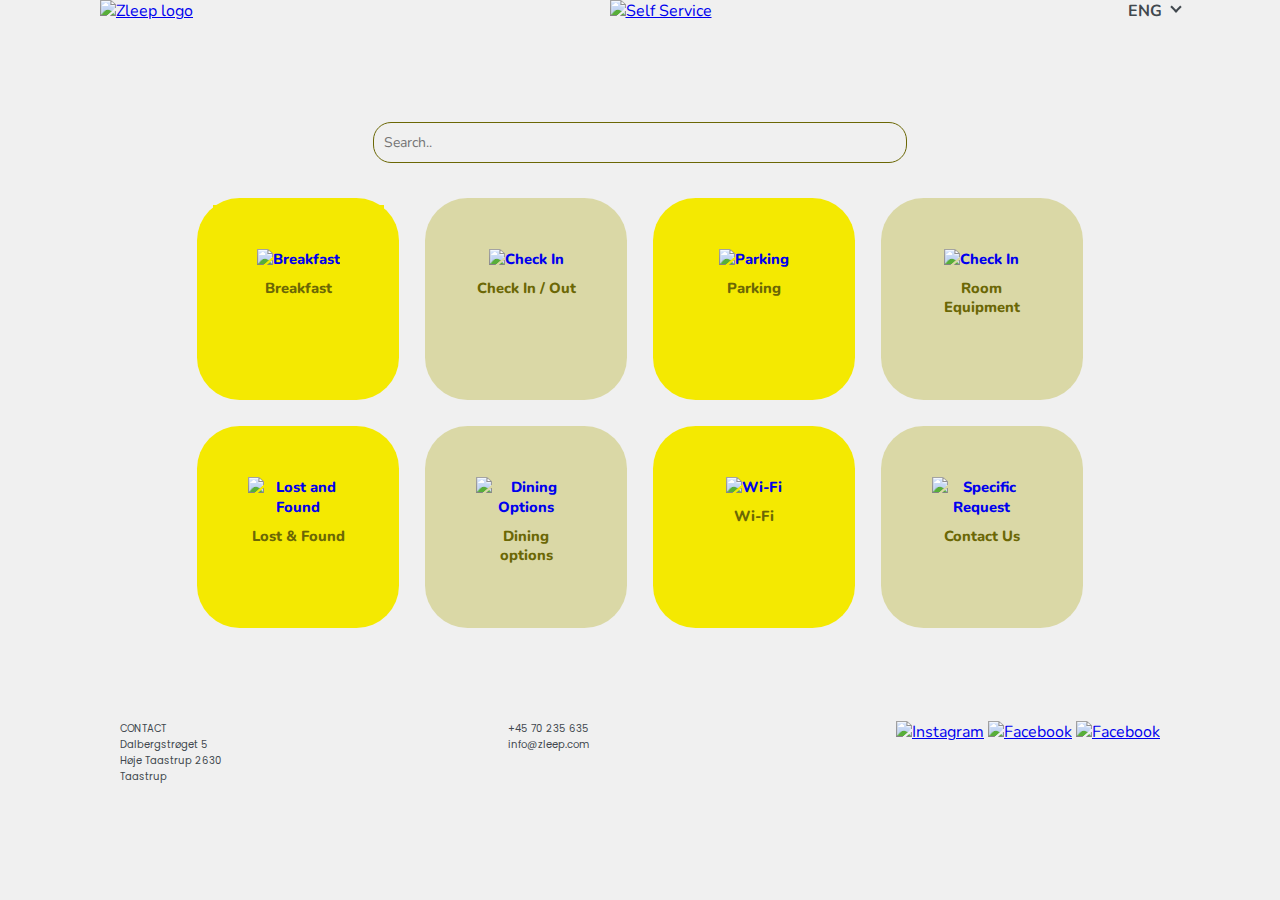
==== index.html @ 509f7c88 "Add files via upload" ====
<!DOCTYPE html>
<html lang="en">
<head>
    <meta charset="UTF-8">
    <meta http-equiv="X-UA-Compatible" content="IE=edge">
    <meta name="viewport" content="width=device-width, initial-scale=1.0">
    <title>Zleep Self-Service (mobile)</title>
    <link rel="stylesheet" href="styles.css">
    <link rel="preconnect" href="https://fonts.googleapis.com">
<link rel="preconnect" href="https://fonts.gstatic.com" crossorigin>
<link href="https://fonts.googleapis.com/css2?family=Nunito:ital,wght@0,200;0,300;0,400;0,600;0,700;0,800;0,900;1,200;1,300;1,400;1,600;1,700;1,800;1,900&family=Poppins:ital,wght@0,100;0,200;0,300;0,400;0,500;0,600;0,700;0,800;0,900;1,100;1,200;1,300;1,400;1,500;1,600;1,700;1,800;1,900&display=swap" rel="stylesheet">  
</head>
<!-- This is the mobile version of the front page for the zleep hotel self service solution-->
<body>
    <!-- HEADER-->
    <header>
        <a href="index.html"><img class="logo" src="images/logo-solid.gif" width="60px" alt="Zleep logo"></a>
        <a href="index.html"> <img class="badge" src="images/Self-service-icon4.png" width="70px" alt="Self Service"></a>
        <div class="languagedropdown">
            <span>ENG</span>
            <i class="arrow down"></i>
            <div class="dropdown-content">
                <a href="#">DK</a>
                <a href="#">DE</a>
                <a href="#">SE</a>
            </div>
        </div>
    </header>
    
<!-- SEARCH BAR-->
<form class="example" action="/action_page.php">
    <input type="text" placeholder="Search.." name="search2">
  </form>

  <!-- TABS IN COLUMNS-->
  <br>
   <!-- FIRST ROW-->
   <div class="container">
    <div class="column1">
        <a href="breakfast.html"><img src="images/icon-breakfast-croissant.png" height="60px" alt="Breakfast"></a>
        <p>Breakfast</p>
    </div>
    <div class="column2">
        <a href="check-in.html"><img src="images/icon-check-in2.png" height="60px" alt="Check In"></a>
        <p>Check In / Out</p>
    </div>
  <!-- SECOND ROW-->
    <div class="column1">
        <a href="#"><img src="images/icon-parking.png" height="60px" alt="Parking"></a>
        <p>Parking</p>
    </div>
    <div class="column2">
        <a href="#"><img src="images/icon-room-equipment.png" height="60px" alt="Check In"></a>
        <p>Room <br>Equipment</p>
    </div>
    </div>
    <div class="container">
  <!-- THIRD ROW-->
    <div class="column1">
        <a href="#"><img src="images/icon-lost-found.png" height="60px" alt="Lost and Found"></a>
        <p>Lost & Found</p>
    </div>
    <div class="column2">
        <a href="#"><img src="images/icon-dining.png" height="60px" alt="Dining Options"></a>
        <p>Dining options</p>
    </div>
    <!-- FOURTH ROW-->
    <div class="column1">
        <a href="#"><img src="images/icon-wifi2.png" height="60px" alt="Wi-Fi"></a>
        <p>Wi-Fi</p>
    </div>
    <div class="column2">
        <a href="#"><img src="images/icon-mail.png" height="60px" alt="Specific Request"></a>
        <p>Contact Us</p>
    </div>

    </div>

  <!-- FOOTER-->
    <footer>
        <div class="grid-container">
    <div>     <p class="footer-data1">
        CONTACT<br>
        Dalbergstrøget 5<br>
        Høje Taastrup
        2630 Taastrup</p></div>
        <div><p class="footer-data1"> 
            +45 70 235 635 
              info@zleep.com</p>
        </div>
        <div class="SoMe">
        <a href="https://www.linkedin.com/"><img src="images/linkedin-icon.png" width="25px" alt="Instagram"></a>
        <a href="https://www.facebook.com/"><img src="images/facebook-icon.png" width="25px" alt="Facebook"></a>   
        <a href="https://www.instagram.com/"><img src="images/instagram-icon.png" width="25px" alt="Facebook"></a>  
    </div>
          </div>
    </footer>

  
</body>
</html>
---- styles.css ----
/*MOBILE VERSION*/
@media only screen and (max-width: 700px) {
    * {
        margin: 0;
        padding: 0;
        background-color: #f0f0f0;
        font-family: 'Nunito', sans-serif;
    }

    #DESKTOP {
        display: none;
    }
    /*HEADER*/
    header {
        background-image: url(images/Yellow-header.png);
        background-size: 100%;
        background-repeat: no-repeat;
        display: flex;
        justify-content: space-between;
        align-items: center;
        padding-bottom: 60px;
    }
    header a {
        background-color: #f4e901;
    }
    .badge {
        position: relative;
        top: 5%;
        right: 6%;
        background-color: #f4e901 ;
    }
    .logo {
        margin-left: 20px;
        position: relative;
        top: -2px;
        border: 1px solid black
    }
    .languagedropdown {
        display: none;
    }
    
    /*SEARCH BAR*/
    .example{
        display: flex;
        justify-content: center;
        margin-top: 40px;
    }
    form.example input[type=text] {
        padding: 10px;
        font-size: 14px;
        border-radius: 18px;
        border: 1px solid #6b6705;
        width: 60%;
      }
    
    /*TABS IN COLUMNS*/
    .container {
        font-weight: 800;
        font-family: 'Nunito', sans-serif;
        font-size: 11pt;
        color: #6b6705;
        display: flex;
        flex-wrap:wrap;
        justify-content: space-evenly;
      }
      .column1 a {
        padding: 3em;     
        margin: -3em;
        text-decoration: none;
        background-color: #f4e901;
      }
    .column1 img {
        background-color: #f4e901;
        text-align: center;
        }
    .column1 p {
        line-height: 1.3;
        margin-top: 10px;
        background-color: #f4e901;
    }
    .column1 {
        border-radius: 21%;
        margin-top: 20px;
        background-color: #f4e901;
        text-align: center;
        padding: 8%;
        width: 100px;
        height: 100px;
        }
    .column2 a {
        padding: 3em;     
        margin: -3em;
        text-decoration: none;
        background-color: #dad8a6;
        }
    .column2 img {
        text-align: center;
        background-color: #dad8a6;
        }
    .column2 p {
        line-height: 1.3;
        margin-top: 10px;
        background-color: #dad8a6;
        }
    .column2 {
        border-radius: 21%;
        margin-top: 20px;
        text-align: center;
        padding: 8%;
        width: 100px;
        height: 100px;
        background-color: #dad8a6;
        }
        .grid-container {
        margin-top: 60px;
        display: flex;
        justify-content: space-between;
        padding: 20px;
        background-image: url(images/footer.png);
        background-size: 100%;
        }
        .footer-data1{
        font-family: 'Poppins', sans-serif;
        font-size: 10px;
        color: #41484e;
        text-align: left;
        max-width: 20ch;
        }
    
    /* BREAKFAST PAGE */
    .Back-categories {
        margin-left: 5%;
        margin-bottom: 5%;margin-top: 1%;
        display: flex;
        justify-content: flex-start;
    }
    .Back-categories a{
        font-size: 10pt;
        color: #41484E;
        text-decoration: none;
    }
    .TAB-icon {
        display: flex;
        margin-right: 1%;
        justify-content: center;
    }
    #desktop-breakfast-icon {
        display: none;
    }
    h3 {
        text-align: center;
        font-weight: bold;
        font-size: 12pt;
    }
    .order-button {
        margin-bottom: 5%;
        margin-top: 5%;
        display: flex;
        justify-content: center;
    }
      .order-button a{
        border: 2px solid  #41484E;
        border-radius: 80px;
        font-family: 'Poppins', sans-serif;
        font-size: 15px;
        padding-left: 5%; padding-right: 5%;
        padding-top: 2%; padding-bottom: 2%;
        text-decoration: none;
        color: #41484E;
      }
      .read-more-button {
        padding-top: 5%;
        display: flex;
        justify-content: center;
    }
    .read-more-button a{
        color: #41484E;
        font-size: 10pt;
        text-decoration: underline;
    }
    .TAB-content {
        padding-left: 8%;padding-right: 8%;
        padding-top: 2%;
        display: flex;
        justify-content: center;
    }
    .TAB-content p{
        max-width: 60ch;
        font-family: 'Poppins', sans-serif;
        font-size: 14px;
        color: #41484e;
     }
     .TAB-content a{
        color: #41484e;
    
     }
     .TAB-list {
        padding-left: 10%;padding-right: 10%;
        padding-top: 5%;
        display: flex;
        text-align: justify;
        justify-content: center;
     }
    .TAB-list li{
        padding-left:1em;
        text-align: justify;
    }
    ul {
        list-style: none;
      }  
    ul li::before {
        content: "\2022";
        color: #41484E;
        font-weight:bolder;
      display: inline-block; 
      width: 1em;
      margin-left: -1em;
    }

    /* CHECK-IN PAGE */
    .TAB-heading {
        padding-left: 8%;padding-right: 8%;
        padding-top: 5%;
        display: flex;
        justify-content: flex-start;
    }
    .TAB-heading h2 {
        color: #41484e;
        font-size: 14pt;
        font-family: 'Poppins', sans-serif;
        font-weight: bold;
        text-transform: uppercase;
    }
  }







    /*DESKTOP VERSION*/

    @media only screen and (min-width: 700px) {
        * {
            margin: 0%;
            padding: 0%;
            background-color: #f0f0f0;
            font-family: 'Nunito', sans-serif;
        }
        #MOBILE {
            display: none;
        }
        header {
            display: flex;
            justify-content: space-between;
            align-items: center;
            padding-bottom: 60px;
        }
       
        .badge {
            width: 100px;
            position: relative;
        }
        .logo {
            width: 90px;
            margin-left: 100px;
            position: relative;
        }
        .languagedropdown{
            margin-right: 100px;
            position: relative;
            display: inline-block;
            font-family: 'Nunito', sans-serif;
            color: #41484E;
            font-weight: bold;
        }
        
        .dropdown-content{
            display: none;
            position: absolute;
            border-radius: 10px;
            min-width: 30px;
            z-index: 1;
            box-shadow: 0px 8px 16px 0px rgba(0,0,0,0.2);
        }
        
        .dropdown-content a{
            text-decoration: none;
            color: #41484E;
            padding: 10px 10px;
            display: block;
        }
        
        .dropdown-content a:hover{
            background-color: #DAD8A6;
            border-radius: 10px;
        }
        
        .languagedropdown:hover .dropdown-content{
            display: block;
        }
        
        .languagedropdown:hover .dropdown-content{
            display: block;
        }
        .arrow{
            float: right;
            border: solid #41484E;
            border-width: 0 2px 2px 0;
            padding: 3px;
            margin-left: 10px;
            margin-top: 3px;
        }
        
        .down{
            transform: rotate(45deg);
            -webkit-transform: rotate(45deg); 
        }

        /*SEARCH BAR*/
    .example{
        display: flex;
        justify-content: center;
        margin-top: 40px;
    }
    form.example input[type=text] {
        padding: 10px;
        font-size: 14px;
        border-radius: 18px;
        border: 1px solid #6b6705;
        width: 40%;
      }

/*TABS IN COLUMNS*/
.container {
    font-weight: 800;
    font-family: 'Nunito', sans-serif;
    font-size: 11pt;
    color: #6b6705;
    display: flex;
    flex-wrap:wrap;
    justify-content: center;
  }
  .column1 a {
    padding: 3em;     
    margin: -3em;
    text-decoration: none;
    background-color: #f4e901;
  }
.column1 img {
    background-color: #f4e901;
    text-align: center;
    }
.column1 p {
    line-height: 1.3;
    margin-top: 10px;
    background-color: #f4e901;
}
.column1 {
    border-radius: 21%;
    margin-top: 20px;
    margin: 1%;
    background-color: #f4e901;
    text-align: center;
    padding: 4%;
    width: 100px;
    height: 100px;
    }
.column2 a {
    padding: 3em;     
    margin: -3em;
    text-decoration: none;
    background-color: #dad8a6;
    }
.column2 img {
    text-align: center;
    background-color: #dad8a6;
    }
.column2 p {
    line-height: 1.3;
    margin-top: 10px;
    background-color: #dad8a6;
    }
.column2 {
    border-radius: 21%;
    margin-top: 20px;
    margin: 1%;
    text-align: center;
    padding: 4%;
    width: 100px;
    height: 100px;
    background-color: #dad8a6;
    }

    /*FOOTER*/
    .grid-container {
    /*background-color: white;*/
    margin-top: 60px;
    display: flex;
    justify-content: space-between;
    padding: 20px;
    /*background-image: url(images/footer.png);*/
    background-size: 100%;
    margin-left: 100px; margin-right: 100px;
    }
    .footer-data1{
    font-family: 'Poppins', sans-serif;
    font-size: 10px;
    color: #41484e;
    text-align: left;
    max-width: 20ch;
    }
    
 /* BREAKFAST PAGE */
 .Back-categories {
    margin-left: 5%;
    margin-bottom: 5%;margin-top: 1%;
    display: flex;
    justify-content: flex-start;
    z-index: 1;
}
.Back-categories a{
    font-size: 10pt;
    color: #41484E;
    z-index: 1;
    text-decoration: none;
}
.TAB-icon {
   position: relative;
   bottom: 80px;
}
.TAB-icon h1{
    position: relative;
    left: 10px;
    bottom: 10px;
    text-align: center;
}
#mobile-breakfast-icon {
    display: none;
}
.order-button {
        margin-bottom: 5%;
        margin-top: 5%;
        display: flex;
        justify-content: center;
    }
      .order-button a{
        border: 2px solid  #41484E;
        border-radius: 80px;
        font-family: 'Poppins', sans-serif;
        font-size: 15px;
        padding-left: 5%; padding-right: 5%;
        padding-top: 2%; padding-bottom: 2%;
        text-decoration: none;
        color: #41484E;
      }
  .read-more-button {
    padding-top: 5%;
    display: flex;
    justify-content: center;
}
.read-more-button a{
    color: #41484E;
    font-size: 10pt;
    text-decoration: underline;
}
.TAB-content {
    padding-left: 8%;padding-right: 8%;
    padding-top: 2%;
}
.TAB-content p{
    max-width: 60ch;
    font-family: 'Poppins', sans-serif;
    font-size: 14px;
    color: #41484e;
 }
 .TAB-content a{
    color: #41484e;
 }

 .TAB-list {
    padding-left: 8%;padding-right: 8%;
    padding-top: 2%;
}
 
.TAB-list li{
    list-style-position: inside;
    padding-left:1em;
}
ul {
    list-style: none;
  }  
ul li::before {
    content: "\2022";
    color: #41484E;
    font-weight:bolder;
  display: inline-block; 
  width: 1em;
  margin-left: 0em;
}

.TAB-container {
    display: flex;
    justify-content: space-evenly;
}
.TAB-container2 {
   text-align: left;
}

} /*MEDIA QUERY bracket*/
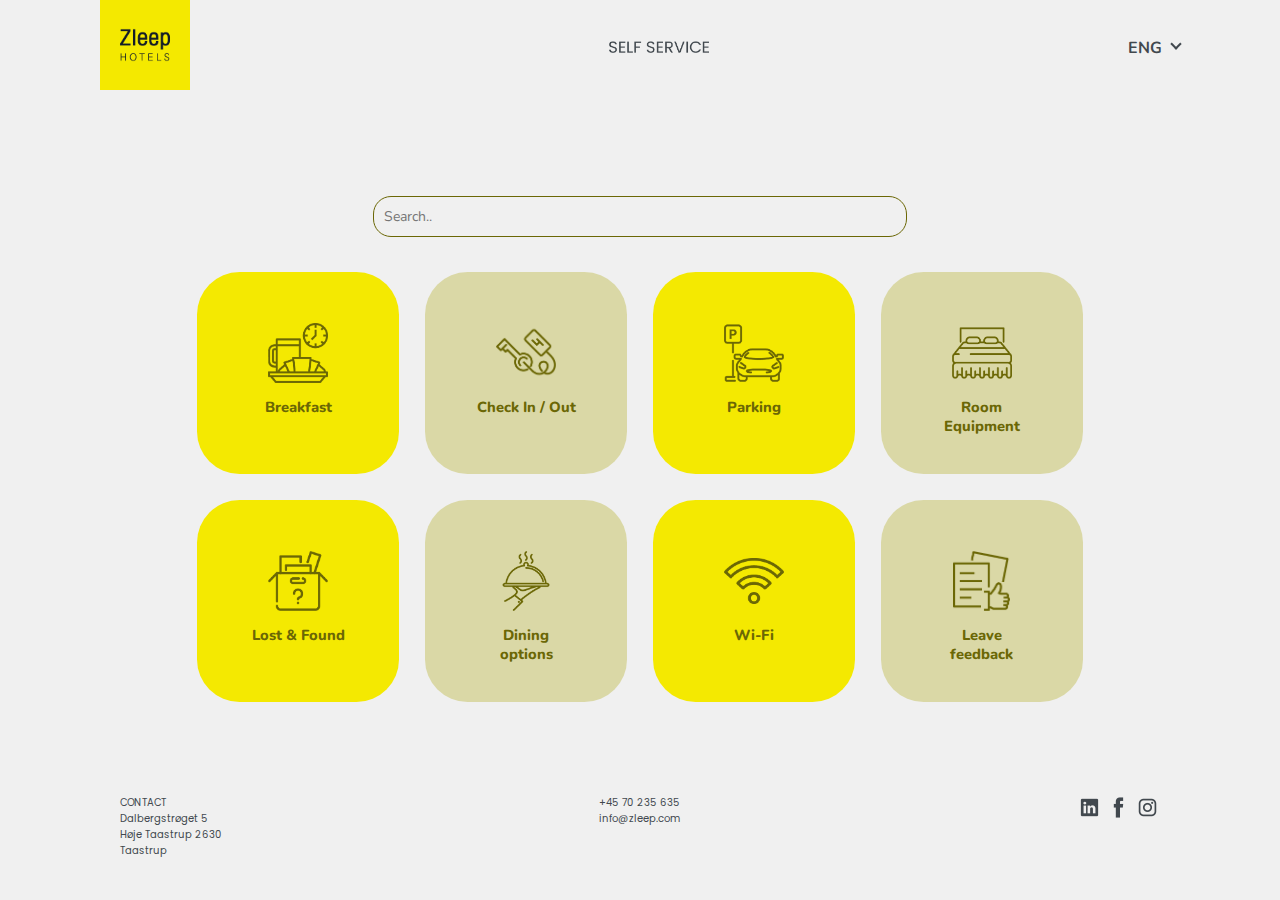
==== commit b19ccab3: "Add files via upload" ====
--- a/index.html
+++ b/index.html
@@ -14,8 +14,8 @@
 <body>
     <!-- HEADER-->
     <header>
-        <a href="index.html"><img class="logo" src="images/logo-solid.gif" width="60px" alt="Zleep logo"></a>
-        <a href="index.html"> <img class="badge" src="images/Self-service-icon4.png" width="70px" alt="Self Service"></a>
+        <a href="index.html"><img class="logo" src="images/logo-solid.gif" width="60" alt="Zleep logo"></a>
+        <a href="index.html"> <img class="badge" src="images/Self-service-icon4.png" width="70" alt="Self Service"></a>
         <div class="languagedropdown">
             <span>ENG</span>
             <i class="arrow down"></i>
@@ -37,41 +37,41 @@
    <!-- FIRST ROW-->
    <div class="container">
     <div class="column1">
-        <a href="breakfast.html"><img src="images/icon-breakfast-croissant.png" height="60px" alt="Breakfast"></a>
+        <a href="breakfast.html"><img src="images/icon-breakfast-croissant.png" height="60" alt="Breakfast"></a>
         <p>Breakfast</p>
     </div>
     <div class="column2">
-        <a href="check-in.html"><img src="images/icon-check-in2.png" height="60px" alt="Check In"></a>
+        <a href="check-in.html"><img src="images/icon-check-in2.png" height="60" alt="Check In"></a>
         <p>Check In / Out</p>
     </div>
   <!-- SECOND ROW-->
     <div class="column1">
-        <a href="#"><img src="images/icon-parking.png" height="60px" alt="Parking"></a>
+        <a href="parking.html"><img src="images/icon-parking.png" height="60" alt="Parking"></a>
         <p>Parking</p>
     </div>
     <div class="column2">
-        <a href="#"><img src="images/icon-room-equipment.png" height="60px" alt="Check In"></a>
+        <a href="room-equipment.html"><img src="images/icon-room-equipment.png" height="60" alt="Check In"></a>
         <p>Room <br>Equipment</p>
     </div>
     </div>
     <div class="container">
   <!-- THIRD ROW-->
     <div class="column1">
-        <a href="#"><img src="images/icon-lost-found.png" height="60px" alt="Lost and Found"></a>
+        <a href="#"><img src="images/icon-lost-found.png" height="60" alt="Lost and Found"></a>
         <p>Lost & Found</p>
     </div>
     <div class="column2">
-        <a href="#"><img src="images/icon-dining.png" height="60px" alt="Dining Options"></a>
+        <a href="#"><img src="images/icon-dining.png" height="60" alt="Dining Options"></a>
         <p>Dining options</p>
     </div>
     <!-- FOURTH ROW-->
     <div class="column1">
-        <a href="#"><img src="images/icon-wifi2.png" height="60px" alt="Wi-Fi"></a>
+        <a href="#"><img src="images/icon-wifi2.png" height="60" alt="Wi-Fi"></a>
         <p>Wi-Fi</p>
     </div>
     <div class="column2">
-        <a href="#"><img src="images/icon-mail.png" height="60px" alt="Specific Request"></a>
-        <p>Contact Us</p>
+        <a href="#"><img src="images/icon-leave-a-review.png" height="60" alt="Specific Request"></a>
+        <p>Leave feedback</p>
     </div>
 
     </div>
@@ -83,15 +83,17 @@
         CONTACT<br>
         Dalbergstrøget 5<br>
         Høje Taastrup
-        2630 Taastrup</p></div>
-        <div><p class="footer-data1"> 
+        2630 Taastrup</p>
+    </div>
+       <p class="footer-data1"> 
             +45 70 235 635 
               info@zleep.com</p>
-        </div>
+    
+        
         <div class="SoMe">
-        <a href="https://www.linkedin.com/"><img src="images/linkedin-icon.png" width="25px" alt="Instagram"></a>
-        <a href="https://www.facebook.com/"><img src="images/facebook-icon.png" width="25px" alt="Facebook"></a>   
-        <a href="https://www.instagram.com/"><img src="images/instagram-icon.png" width="25px" alt="Facebook"></a>  
+        <a href="https://www.linkedin.com/"><img src="images/linkedin-icon.png" width="25" alt="Instagram"></a>
+        <a href="https://www.facebook.com/"><img src="images/facebook-icon.png" width="25" alt="Facebook"></a>   
+        <a href="https://www.instagram.com/"><img src="images/instagram-icon.png" width="25" alt="Facebook"></a>  
     </div>
           </div>
     </footer>
--- a/styles.css
+++ b/styles.css
@@ -27,7 +27,7 @@
     .badge {
         position: relative;
         top: 5%;
-        right: 6%;
+        right: 20px;
         background-color: #f4e901 ;
     }
     .logo {
@@ -112,22 +112,35 @@
         height: 100px;
         background-color: #dad8a6;
         }
-        .grid-container {
-        margin-top: 60px;
-        display: flex;
-        justify-content: space-between;
-        padding: 20px;
-        background-image: url(images/footer.png);
-        background-size: 100%;
-        }
-        .footer-data1{
-        font-family: 'Poppins', sans-serif;
-        font-size: 10px;
-        color: #41484e;
-        text-align: left;
-        max-width: 20ch;
-        }
-    
+    .grid-container {
+    margin-top: 60px;
+    display: flex;
+    justify-content: space-between;
+    padding: 20px;
+    background-size: 100%;
+    background-color: #d4d4d4;
+    }
+    .footer-data1{
+    font-family: 'Poppins', sans-serif;
+    font-size: 10px;
+    color: #41484e;
+    text-align: left;
+    max-width: 20ch;
+    background-color: #d4d4d4;
+    }
+
+    .footer-data1  {
+        background-color: #d4d4d4;
+    }
+    .SoMe {
+        background-color: #d4d4d4;
+    }
+    .SoMe a img{
+        background-color: #d4d4d4;
+    }
+    .SoMe a{
+        background-color: #d4d4d4;
+    }
     /* BREAKFAST PAGE */
     .Back-categories {
         margin-left: 5%;
@@ -136,7 +149,8 @@
         justify-content: flex-start;
     }
     .Back-categories a{
-        font-size: 10pt;
+        font-size: 11pt;
+        font-weight: bold;
         color: #41484E;
         text-decoration: none;
     }
@@ -145,6 +159,7 @@
         margin-right: 1%;
         justify-content: center;
     }
+    
     #desktop-breakfast-icon {
         display: none;
     }
@@ -153,6 +168,7 @@
         font-weight: bold;
         font-size: 12pt;
     }
+    
     .order-button {
         margin-bottom: 5%;
         margin-top: 5%;
@@ -163,7 +179,7 @@
         border: 2px solid  #41484E;
         border-radius: 80px;
         font-family: 'Poppins', sans-serif;
-        font-size: 15px;
+        font-size: 16px;
         padding-left: 5%; padding-right: 5%;
         padding-top: 2%; padding-bottom: 2%;
         text-decoration: none;
@@ -191,6 +207,11 @@
         font-size: 14px;
         color: #41484e;
      }
+     .TAB-content p img {
+        position: relative;
+        top: 7px;
+        margin-right: 5px;
+    }
      .TAB-content a{
         color: #41484e;
     
@@ -251,6 +272,13 @@
         }
         #MOBILE {
             display: none;
+        }
+        h2 {
+            color: #41484e;
+            font-size: 14pt;
+            font-family: 'Poppins', sans-serif;
+            font-weight: bold;
+            text-transform: uppercase;
         }
         header {
             display: flex;
@@ -422,12 +450,14 @@
     z-index: 1;
 }
 .Back-categories a{
-    font-size: 10pt;
+    font-size: 12pt;
+    font-weight: bold;
     color: #41484E;
     z-index: 1;
     text-decoration: none;
 }
 .TAB-icon {
+margin-top: 30px;
    position: relative;
    bottom: 80px;
 }
@@ -450,7 +480,7 @@
         border: 2px solid  #41484E;
         border-radius: 80px;
         font-family: 'Poppins', sans-serif;
-        font-size: 15px;
+        font-size: 17px;
         padding-left: 5%; padding-right: 5%;
         padding-top: 2%; padding-bottom: 2%;
         text-decoration: none;
@@ -475,6 +505,11 @@
     font-family: 'Poppins', sans-serif;
     font-size: 14px;
     color: #41484e;
+ }
+ .TAB-content p img {
+     position: relative;
+     top: 7px;
+     margin-right: 5px;
  }
  .TAB-content a{
     color: #41484e;
@@ -501,7 +536,11 @@
   margin-left: 0em;
 }
 
+li {
+    max-width: 60ch;
+}
 .TAB-container {
+    margin-top: -20px;
     display: flex;
     justify-content: space-evenly;
 }
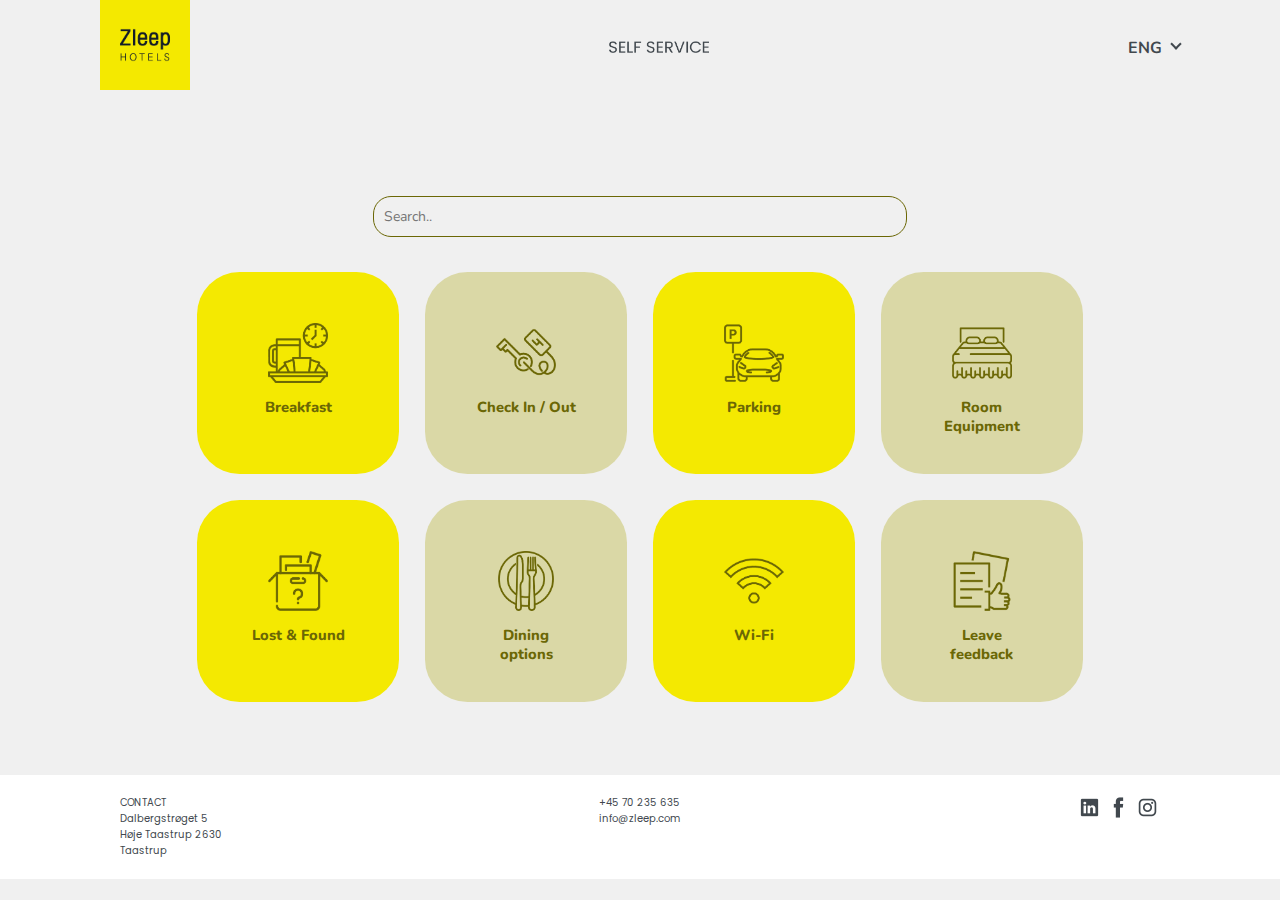
==== commit 6066a232: "Add files via upload" ====
--- a/index.html
+++ b/index.html
@@ -4,7 +4,7 @@
     <meta charset="UTF-8">
     <meta http-equiv="X-UA-Compatible" content="IE=edge">
     <meta name="viewport" content="width=device-width, initial-scale=1.0">
-    <title>Zleep Self-Service (mobile)</title>
+    <title>Zleep Self-Service</title>
     <link rel="stylesheet" href="styles.css">
     <link rel="preconnect" href="https://fonts.googleapis.com">
 <link rel="preconnect" href="https://fonts.gstatic.com" crossorigin>
@@ -37,40 +37,40 @@
    <!-- FIRST ROW-->
    <div class="container">
     <div class="column1">
-        <a href="breakfast.html"><img src="images/icon-breakfast-croissant.png" height="60" alt="Breakfast"></a>
+        <a href="breakfast.html"><img src="images/icon-breakfast-croissant2.png" height="60" alt="Breakfast"></a>
         <p>Breakfast</p>
     </div>
     <div class="column2">
-        <a href="check-in.html"><img src="images/icon-check-in2.png" height="60" alt="Check In"></a>
+        <a href="check-in.html"><img src="images/icon-check-in3.png" height="60" alt="Check In"></a>
         <p>Check In / Out</p>
     </div>
   <!-- SECOND ROW-->
     <div class="column1">
-        <a href="parking.html"><img src="images/icon-parking.png" height="60" alt="Parking"></a>
+        <a href="parking.html"><img src="images/icon-parking2.png" height="60" alt="Parking"></a>
         <p>Parking</p>
     </div>
     <div class="column2">
-        <a href="room-equipment.html"><img src="images/icon-room-equipment.png" height="60" alt="Check In"></a>
+        <a href="room-equipment.html"><img src="images/icon-room-equipment2.png" height="60" alt="Check In"></a>
         <p>Room <br>Equipment</p>
     </div>
     </div>
     <div class="container">
   <!-- THIRD ROW-->
     <div class="column1">
-        <a href="#"><img src="images/icon-lost-found.png" height="60" alt="Lost and Found"></a>
+        <a href="#"><img src="images/icon-lost-found2.png" height="60" alt="Lost and Found"></a>
         <p>Lost & Found</p>
     </div>
     <div class="column2">
-        <a href="#"><img src="images/icon-dining.png" height="60" alt="Dining Options"></a>
+        <a href="#"><img src="images/icon-dining2.png" height="60" alt="Dining Options"></a>
         <p>Dining options</p>
     </div>
     <!-- FOURTH ROW-->
     <div class="column1">
-        <a href="#"><img src="images/icon-wifi2.png" height="60" alt="Wi-Fi"></a>
+        <a href="#"><img src="images/icon-wifi3.png" height="60" alt="Wi-Fi"></a>
         <p>Wi-Fi</p>
     </div>
     <div class="column2">
-        <a href="#"><img src="images/icon-leave-a-review.png" height="60" alt="Specific Request"></a>
+        <a href="#"><img src="images/icon-leave-a-review2.png" height="60" alt="Specific Request"></a>
         <p>Leave feedback</p>
     </div>
 
--- a/styles.css
+++ b/styles.css
@@ -118,7 +118,7 @@
     justify-content: space-between;
     padding: 20px;
     background-size: 100%;
-    background-color: #d4d4d4;
+    background-color: white;
     }
     .footer-data1{
     font-family: 'Poppins', sans-serif;
@@ -126,20 +126,18 @@
     color: #41484e;
     text-align: left;
     max-width: 20ch;
-    background-color: #d4d4d4;
-    }
-
-    .footer-data1  {
-        background-color: #d4d4d4;
-    }
+    background-color: white;
+    }
+
+
     .SoMe {
-        background-color: #d4d4d4;
+        background-color: white;
     }
     .SoMe a img{
-        background-color: #d4d4d4;
+        background-color: white;
     }
     .SoMe a{
-        background-color: #d4d4d4;
+        background-color: white;
     }
     /* BREAKFAST PAGE */
     .Back-categories {
@@ -176,7 +174,7 @@
         justify-content: center;
     }
       .order-button a{
-        border: 2px solid  #41484E;
+        border: 2px solid  #fadf00;
         border-radius: 80px;
         font-family: 'Poppins', sans-serif;
         font-size: 16px;
@@ -192,7 +190,8 @@
     }
     .read-more-button a{
         color: #41484E;
-        font-size: 10pt;
+        font-size: 11pt;
+        font-weight: bold;
         text-decoration: underline;
     }
     .TAB-content {
@@ -232,7 +231,7 @@
       }  
     ul li::before {
         content: "\2022";
-        color: #41484E;
+        color: #fadf00;
         font-weight:bolder;
       display: inline-block; 
       width: 1em;
@@ -424,7 +423,7 @@
 
     /*FOOTER*/
     .grid-container {
-    /*background-color: white;*/
+    background-color: white;
     margin-top: 60px;
     display: flex;
     justify-content: space-between;
@@ -437,8 +436,23 @@
     font-family: 'Poppins', sans-serif;
     font-size: 10px;
     color: #41484e;
+    background-color: white;
     text-align: left;
     max-width: 20ch;
+    }
+
+    
+    footer {
+        background-color: white;
+    }
+    .SoMe {
+        background-color: white;
+    }
+    .SoMe a img{
+        background-color: white;
+    }
+    .SoMe a{
+        background-color: white;
     }
     
  /* BREAKFAST PAGE */
@@ -477,7 +491,7 @@
         justify-content: center;
     }
       .order-button a{
-        border: 2px solid  #41484E;
+        border: 2px solid  #fadf00;
         border-radius: 80px;
         font-family: 'Poppins', sans-serif;
         font-size: 17px;
@@ -529,7 +543,7 @@
   }  
 ul li::before {
     content: "\2022";
-    color: #41484E;
+    color: #fadf00;
     font-weight:bolder;
   display: inline-block; 
   width: 1em;
@@ -548,4 +562,5 @@
    text-align: left;
 }
 
+
 } /*MEDIA QUERY bracket*/